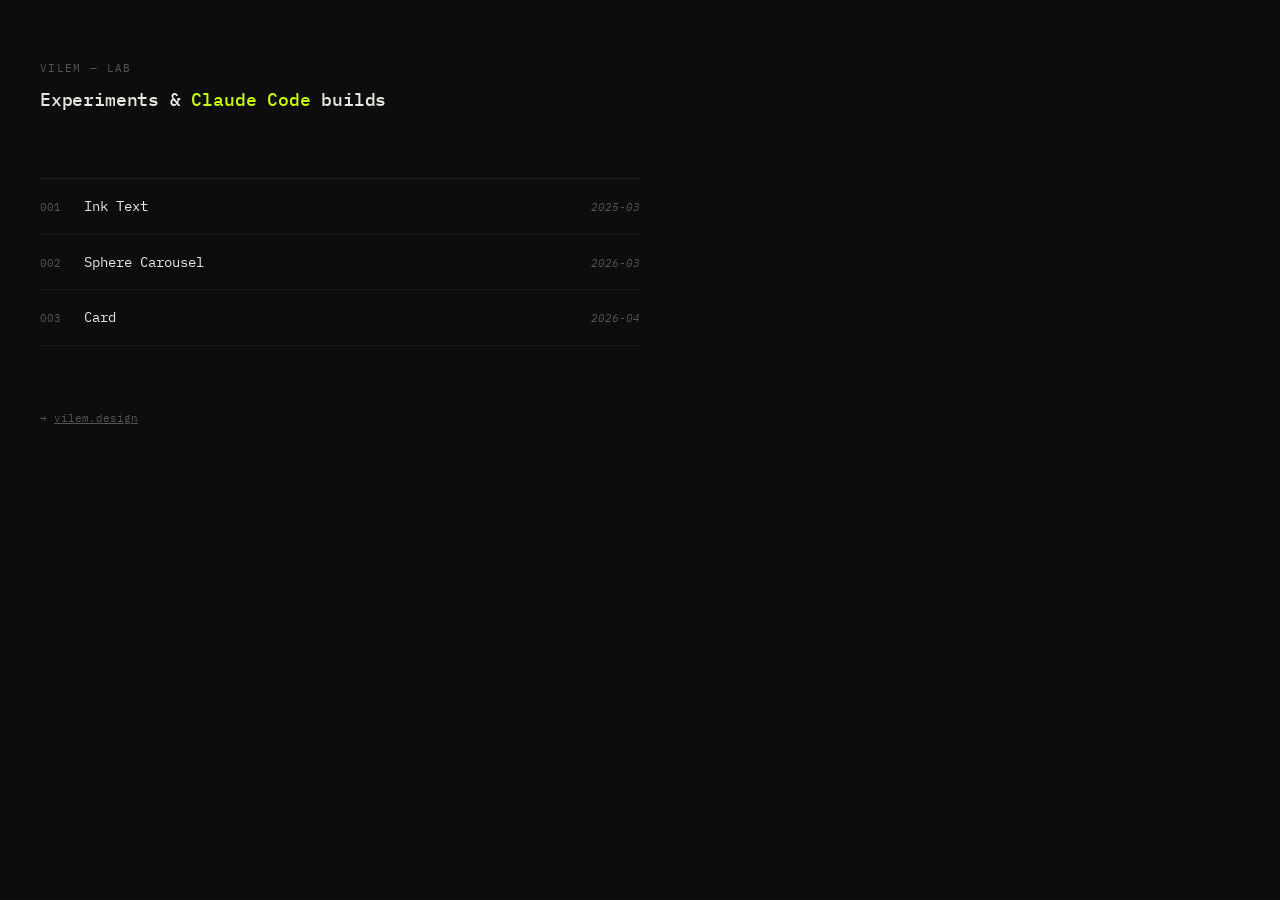
==== index.html @ 0b700b3a "Add card.html — isolated card design sandbox" ====
<!DOCTYPE html>
<html lang="en">
<head>
  <meta charset="UTF-8" />
  <meta name="viewport" content="width=device-width, initial-scale=1.0" />
  <title>lab</title>
  <style>
    @import url('https://fonts.googleapis.com/css2?family=IBM+Plex+Mono:ital,wght@0,400;0,500;1,400&display=swap');
    *, *::before, *::after { box-sizing: border-box; margin: 0; padding: 0; }
    :root {
      --bg: #0d0d0d;
      --fg: #e8e8e0;
      --muted: #555;
      --accent: #c8ff00;
    }
    body {
      background: var(--bg);
      color: var(--fg);
      font-family: 'IBM Plex Mono', monospace;
      font-size: 14px;
      line-height: 1.6;
      min-height: 100vh;
      padding: 60px 40px;
      max-width: 680px;
    }
    header { margin-bottom: 64px; }
    .label {
      color: var(--muted);
      font-size: 11px;
      letter-spacing: 0.12em;
      text-transform: uppercase;
      margin-bottom: 8px;
    }
    h1 { font-size: 18px; font-weight: 500; letter-spacing: -0.01em; }
    h1 span { color: var(--accent); }
    .list { list-style: none; border-top: 1px solid #222; }
    .list li { border-bottom: 1px solid #1a1a1a; }
    .list a {
      display: flex;
      align-items: baseline;
      gap: 20px;
      padding: 16px 0;
      text-decoration: none;
      color: var(--fg);
      transition: color 0.15s;
    }
    .list a:hover { color: var(--accent); }
    .list a:hover .num { color: var(--accent); }
    .num { color: var(--muted); font-size: 11px; min-width: 24px; transition: color 0.15s; }
    .name { flex: 1; }
    .date { color: var(--muted); font-size: 11px; font-style: italic; }
    footer { margin-top: 64px; color: var(--muted); font-size: 11px; }
  </style>
</head>
<body>
  <header>
    <p class="label">Vilem — Lab</p>
    <h1>Experiments &amp; <span>Claude Code</span> builds</h1>
  </header>
  <ul class="list">
    <li>
      <a href="./ink-text/">
        <span class="num">001</span>
        <span class="name">Ink Text</span>
        <span class="date">2025-03</span>
      </a>
    </li>
    <li>
      <a href="./sphere-carousel.html">
        <span class="num">002</span>
        <span class="name">Sphere Carousel</span>
        <span class="date">2026-03</span>
      </a>
    </li>
    <li>
      <a href="./card.html">
        <span class="num">003</span>
        <span class="name">Card</span>
        <span class="date">2026-04</span>
      </a>
    </li>
  </ul>
  <footer>
    <p>&#8594; <a href="https://vilem.design" style="color: inherit;">vilem.design</a></p>
  </footer>
</body>
</html>
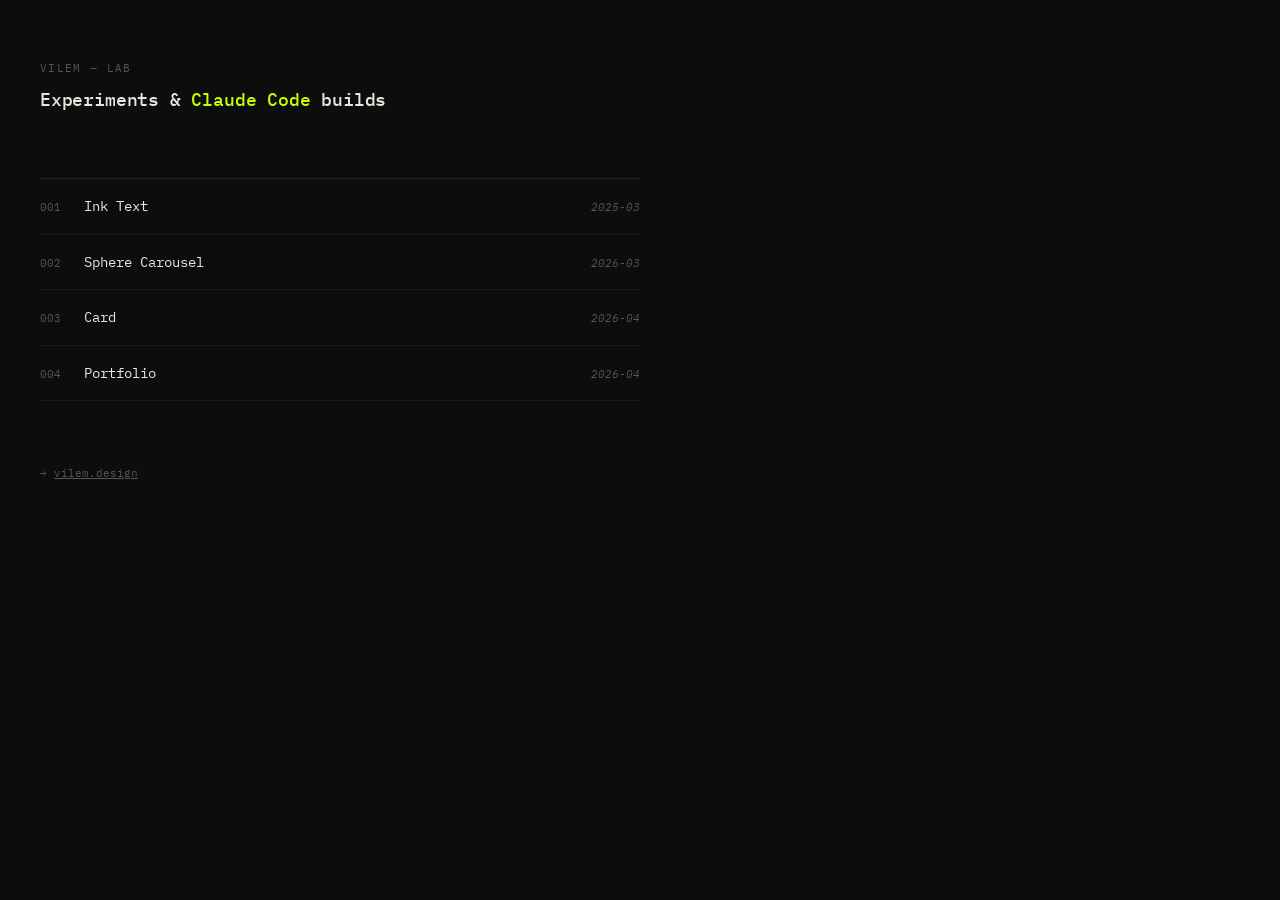
==== commit c311ee19: "portfolio: sphere carousel × card — tilt, ghost, highlight, word reveal, dev panel" ====
--- a/index.html
+++ b/index.html
@@ -79,6 +79,13 @@
         <span class="date">2026-04</span>
       </a>
     </li>
+    <li>
+      <a href="./portfolio.html">
+        <span class="num">004</span>
+        <span class="name">Portfolio</span>
+        <span class="date">2026-04</span>
+      </a>
+    </li>
   </ul>
   <footer>
     <p>&#8594; <a href="https://vilem.design" style="color: inherit;">vilem.design</a></p>
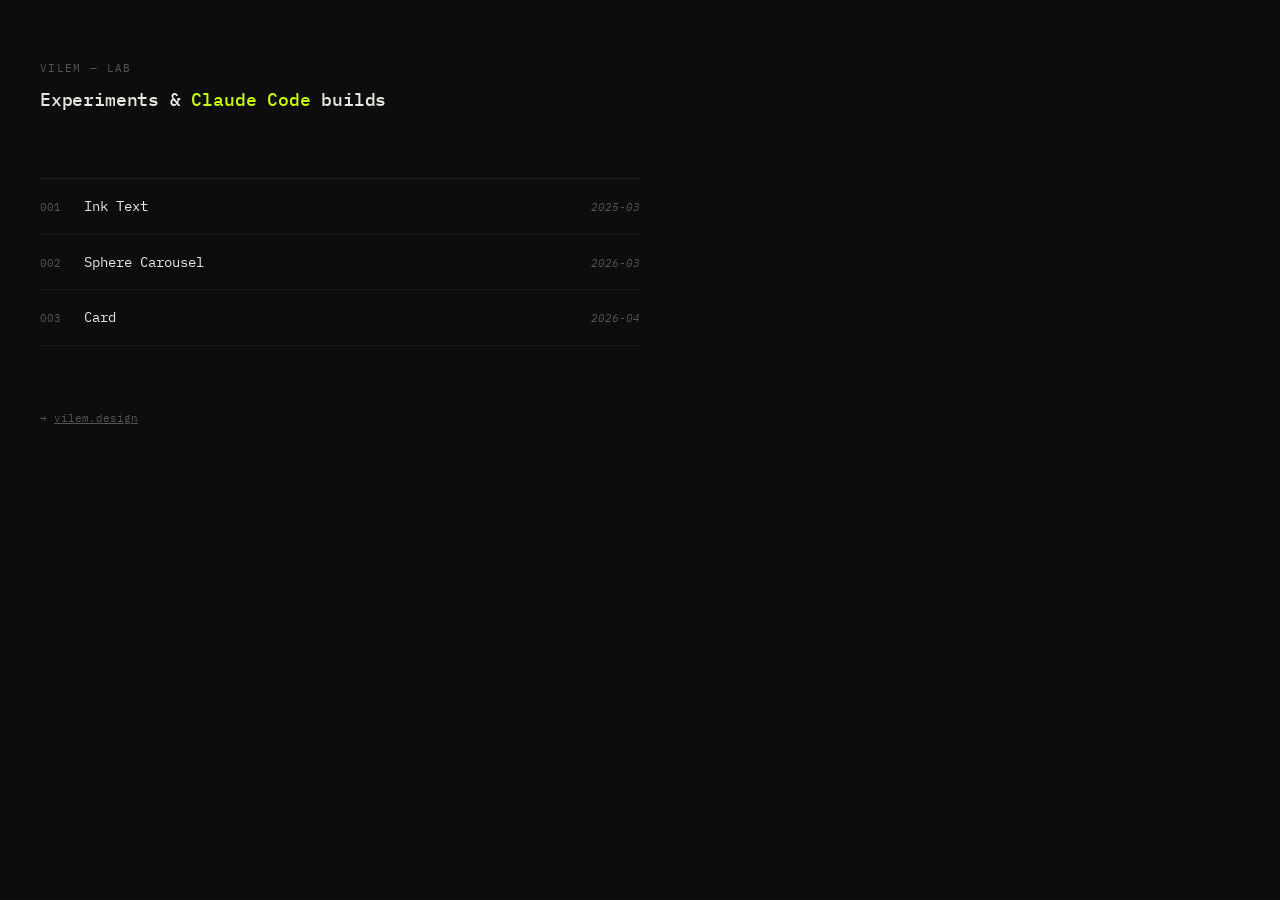
==== commit 243dbab0: "Revert "portfolio: sphere carousel × card — tilt, ghost, highlight, word reveal, dev panel" This rev" ====
--- a/index.html
+++ b/index.html
@@ -79,13 +79,6 @@
         <span class="date">2026-04</span>
       </a>
     </li>
-    <li>
-      <a href="./portfolio.html">
-        <span class="num">004</span>
-        <span class="name">Portfolio</span>
-        <span class="date">2026-04</span>
-      </a>
-    </li>
   </ul>
   <footer>
     <p>&#8594; <a href="https://vilem.design" style="color: inherit;">vilem.design</a></p>
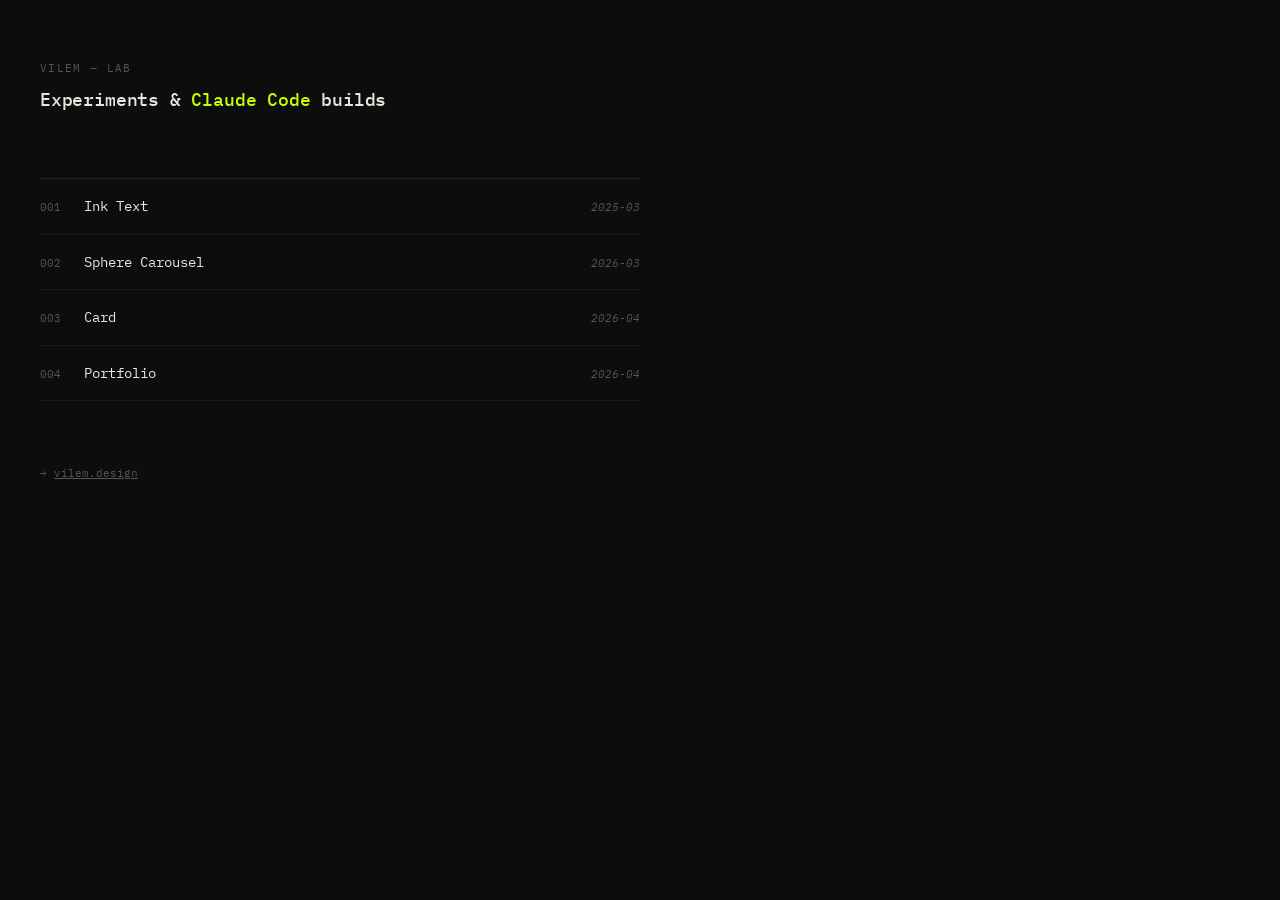
==== commit 559d0b73: "Add portfolio.html — sphere carousel + card merge Fuses the sphere carousel with card tilt/ghost/rev" ====
--- a/index.html
+++ b/index.html
@@ -79,6 +79,13 @@
         <span class="date">2026-04</span>
       </a>
     </li>
+    <li>
+      <a href="./portfolio.html">
+        <span class="num">004</span>
+        <span class="name">Portfolio</span>
+        <span class="date">2026-04</span>
+      </a>
+    </li>
   </ul>
   <footer>
     <p>&#8594; <a href="https://vilem.design" style="color: inherit;">vilem.design</a></p>
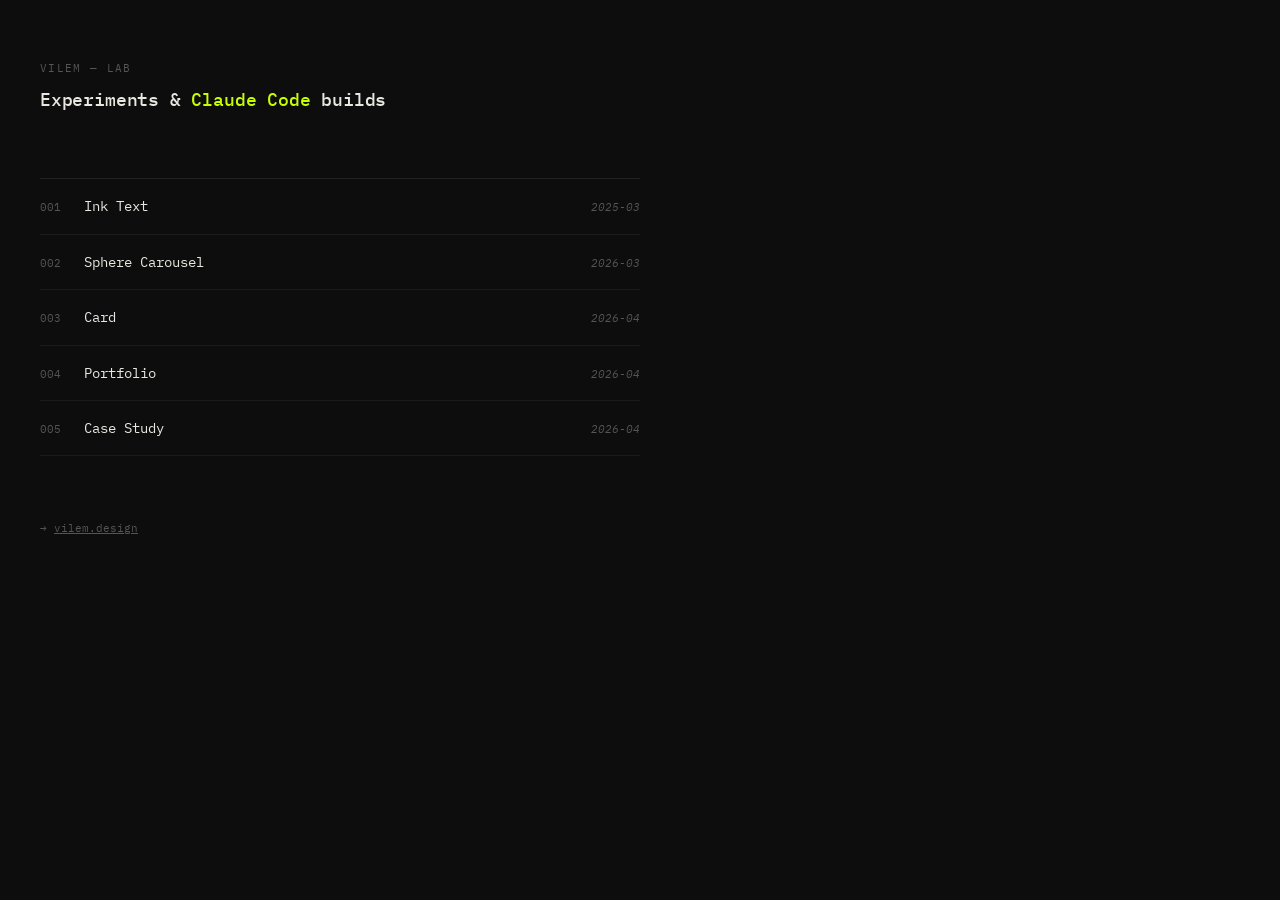
==== commit 254a283e: "Add Showmore case study page (005) Co-Authored-By: Claude Sonnet 4.6 <noreply@anthropic.com>" ====
--- a/index.html
+++ b/index.html
@@ -86,6 +86,13 @@
         <span class="date">2026-04</span>
       </a>
     </li>
+    <li>
+      <a href="./case-study.html">
+        <span class="num">005</span>
+        <span class="name">Case Study</span>
+        <span class="date">2026-04</span>
+      </a>
+    </li>
   </ul>
   <footer>
     <p>&#8594; <a href="https://vilem.design" style="color: inherit;">vilem.design</a></p>
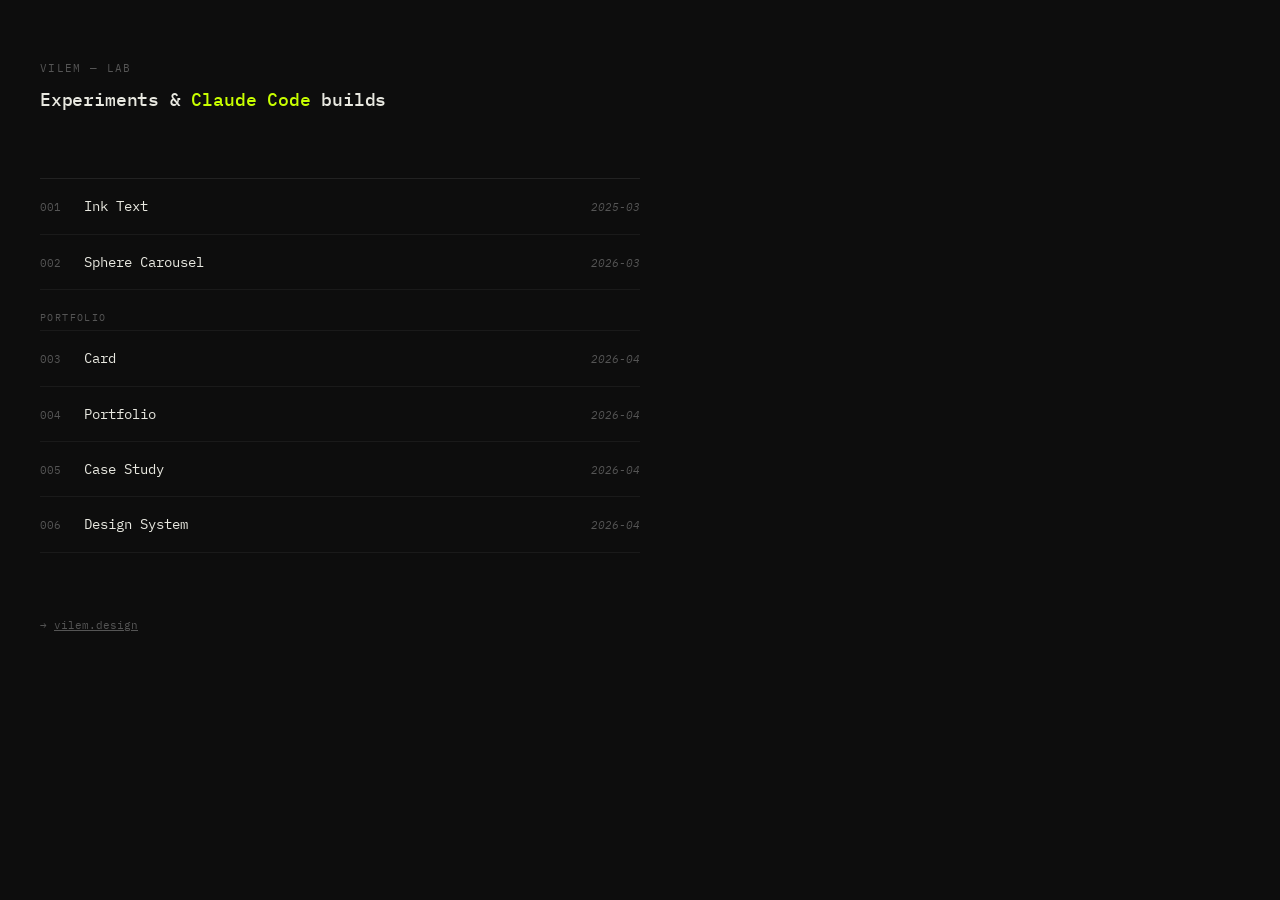
==== commit dff90d9e: "Portfolio UX pass: border-radius system, case panel frosted glass, tilt towards case study, blur on " ====
--- a/index.html
+++ b/index.html
@@ -49,6 +49,7 @@
     .num { color: var(--muted); font-size: 11px; min-width: 24px; transition: color 0.15s; }
     .name { flex: 1; }
     .date { color: var(--muted); font-size: 11px; font-style: italic; }
+    .group-label { padding: 20px 0 4px; font-size: 10px; letter-spacing: 0.14em; text-transform: uppercase; color: var(--muted); border-bottom: none; pointer-events: none; }
     footer { margin-top: 64px; color: var(--muted); font-size: 11px; }
   </style>
 </head>
@@ -72,6 +73,7 @@
         <span class="date">2026-03</span>
       </a>
     </li>
+    <li class="group-label">portfolio</li>
     <li>
       <a href="./card.html">
         <span class="num">003</span>
@@ -93,6 +95,13 @@
         <span class="date">2026-04</span>
       </a>
     </li>
+    <li>
+      <a href="./design-system.html">
+        <span class="num">006</span>
+        <span class="name">Design System</span>
+        <span class="date">2026-04</span>
+      </a>
+    </li>
   </ul>
   <footer>
     <p>&#8594; <a href="https://vilem.design" style="color: inherit;">vilem.design</a></p>
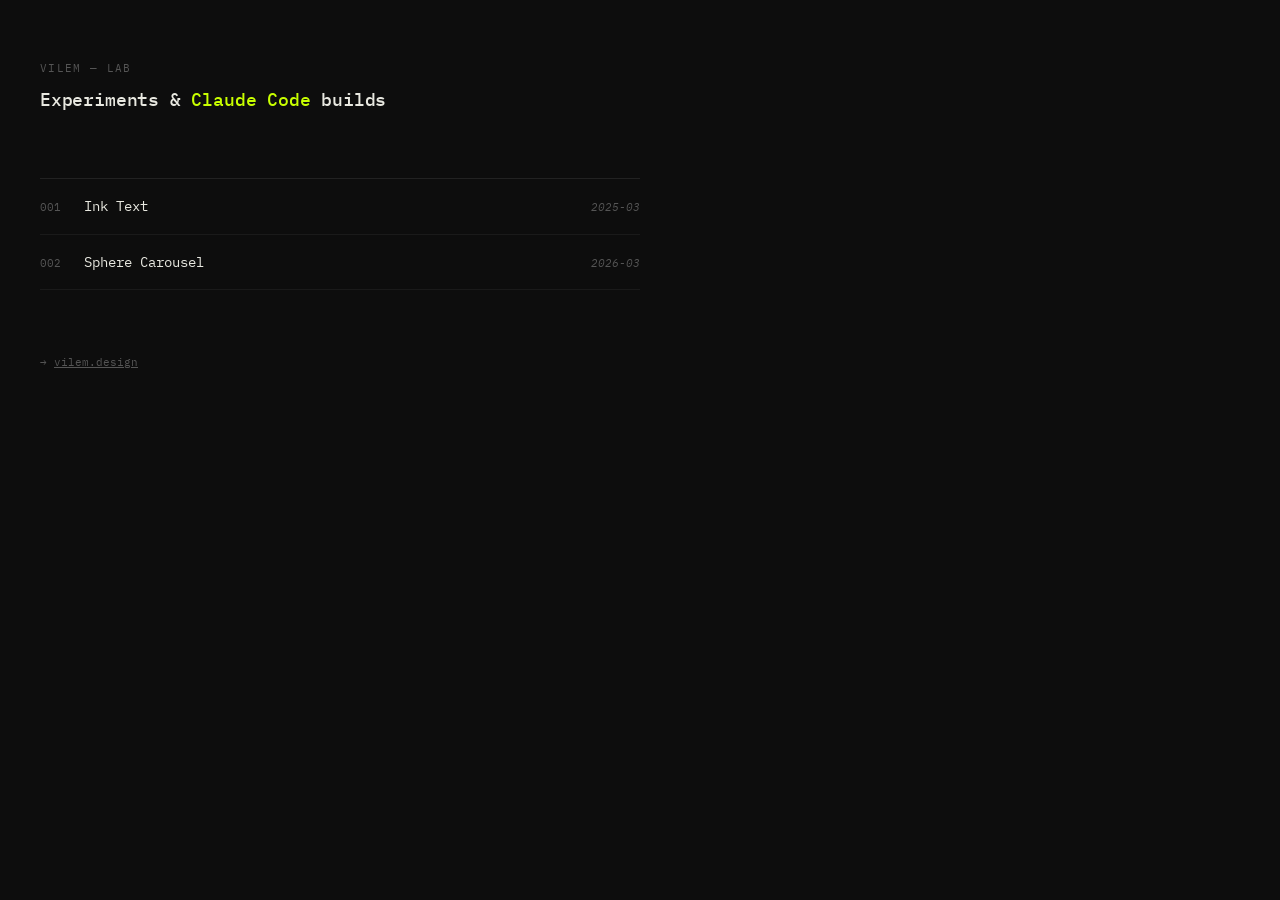
==== commit 884c459e: "Remove portfolio entries from lab index" ====
--- a/index.html
+++ b/index.html
@@ -73,35 +73,6 @@
         <span class="date">2026-03</span>
       </a>
     </li>
-    <li class="group-label">portfolio</li>
-    <li>
-      <a href="./card.html">
-        <span class="num">003</span>
-        <span class="name">Card</span>
-        <span class="date">2026-04</span>
-      </a>
-    </li>
-    <li>
-      <a href="./portfolio.html">
-        <span class="num">004</span>
-        <span class="name">Portfolio</span>
-        <span class="date">2026-04</span>
-      </a>
-    </li>
-    <li>
-      <a href="./case-study.html">
-        <span class="num">005</span>
-        <span class="name">Case Study</span>
-        <span class="date">2026-04</span>
-      </a>
-    </li>
-    <li>
-      <a href="./design-system.html">
-        <span class="num">006</span>
-        <span class="name">Design System</span>
-        <span class="date">2026-04</span>
-      </a>
-    </li>
   </ul>
   <footer>
     <p>&#8594; <a href="https://vilem.design" style="color: inherit;">vilem.design</a></p>
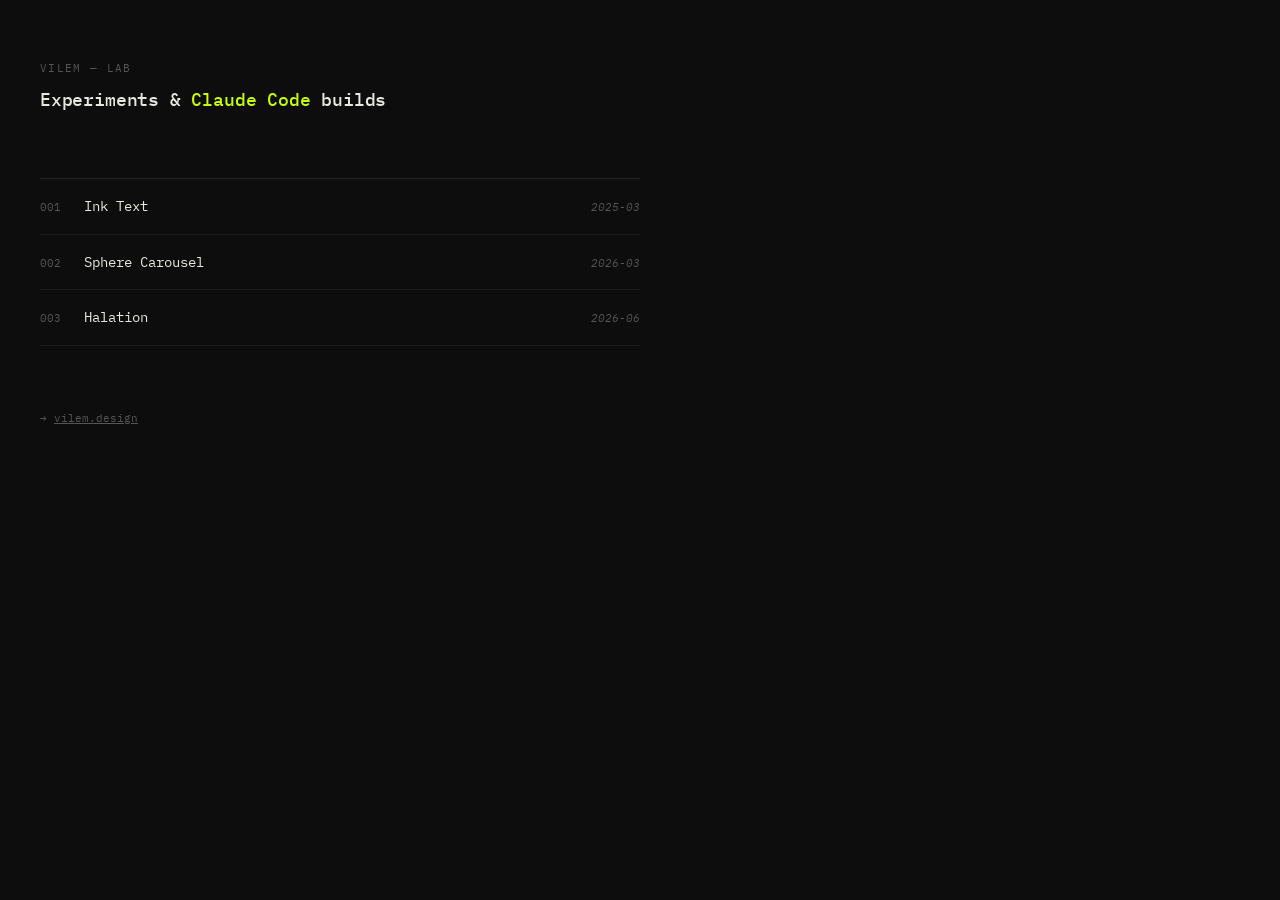
==== commit b1aff707: "Add Halation: bloom + chromatic dispersion + subject-tracked glitch tool Single-page browser tool fo" ====
--- a/index.html
+++ b/index.html
@@ -73,6 +73,13 @@
         <span class="date">2026-03</span>
       </a>
     </li>
+    <li>
+      <a href="./halation/">
+        <span class="num">003</span>
+        <span class="name">Halation</span>
+        <span class="date">2026-06</span>
+      </a>
+    </li>
   </ul>
   <footer>
     <p>&#8594; <a href="https://vilem.design" style="color: inherit;">vilem.design</a></p>
